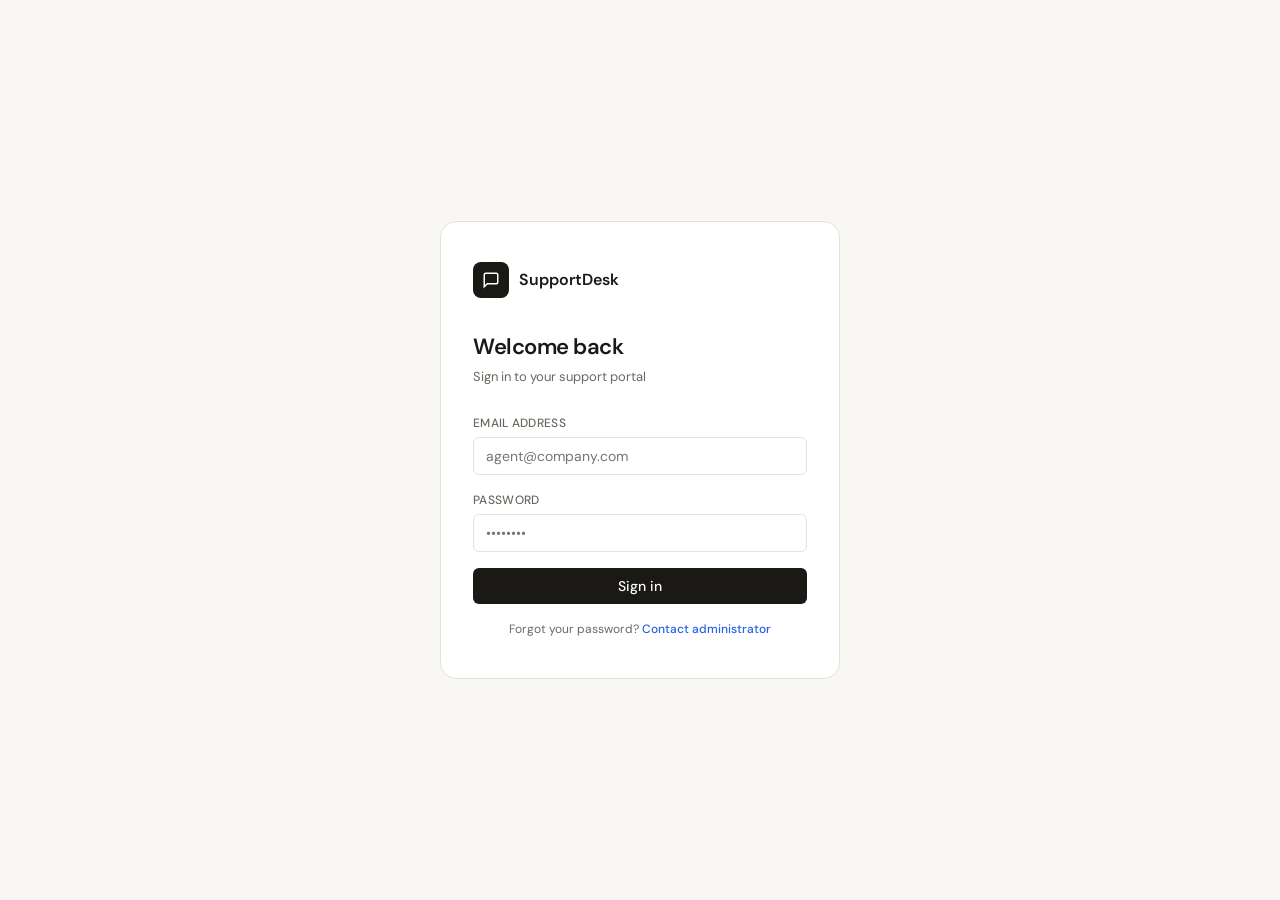
==== repo/supportdesk/index.html @ 54602f91 "Add files via upload" ====
<!DOCTYPE html>
<html lang="en">
<head>
  <meta charset="UTF-8"/>
  <meta name="viewport" content="width=device-width, initial-scale=1.0"/>
  <title>SupportDesk — Login</title>
  <link rel="stylesheet" href="css/style.css"/>
  <link href="https://fonts.googleapis.com/css2?family=DM+Sans:wght@400;500;600&family=DM+Mono:wght@400;500&display=swap" rel="stylesheet"/>
</head>
<body class="login-body">

  <div class="login-wrap">
    <div class="login-card">

      <div class="login-logo">
        <div class="logo-icon">
          <!-- Chat bubble icon -->
          <svg viewBox="0 0 24 24" fill="none" stroke="#fff" stroke-width="2">
            <path d="M21 15a2 2 0 01-2 2H7l-4 4V5a2 2 0 012-2h14a2 2 0 012 2z"/>
          </svg>
        </div>
        <span>SupportDesk</span>
      </div>

      <h1 class="login-title">Welcome back</h1>
      <p class="login-sub">Sign in to your support portal</p>

      <!-- Login Form -->
      <form id="login-form" onsubmit="handleLogin(event)">
        <div class="field">
          <label for="email">Email address</label>
          <input type="email" id="email" name="email"
            placeholder="agent@company.com" required/>
        </div>
        <div class="field">
          <label for="password">Password</label>
          <input type="password" id="password" name="password"
            placeholder="••••••••" required/>
        </div>
        <div id="login-error" class="error-msg" style="display:none">
          Invalid email or password. Please try again.
        </div>
        <button type="submit" class="btn btn-primary btn-full">Sign in</button>
      </form>

      <p class="login-hint">
        Forgot your password?
        <a href="mailto:admin@company.com">Contact administrator</a>
      </p>

    </div>
  </div>

  <script src="js/login.js"></script>
</body>
</html>
---- repo/supportdesk/css/style.css ----
*, *::before, *::after {
  box-sizing: border-box;
  margin: 0;
  padding: 0;
}

:root {
  --c-bg:           #F8F7F4;
  --c-surface:      #FFFFFF;
  --c-border:       #E4E2DC;
  --c-text:         #1A1916;
  --c-muted:        #6B6860;
  --c-accent:       #2563EB;
  --c-accent-light: #EFF6FF;
  --c-success:      #16A34A;
  --c-success-bg:   #F0FDF4;
  --c-warn:         #D97706;
  --c-warn-bg:      #FFFBEB;
  --c-danger:       #DC2626;
  --c-danger-bg:    #FEF2F2;
  --c-purple:       #7C3AED;
  --radius:         10px;
  --radius-sm:      6px;
}

body {
  font-family: 'DM Sans', sans-serif;
  background: var(--c-bg);
  color: var(--c-text);
  font-size: 14px;
  line-height: 1.5;
  min-height: 100vh;
}

a { text-decoration: none; color: inherit; }

/* ── LAYOUT ─────────────────────────────────────────────── */
.layout {
  display: flex;
  min-height: 100vh;
}

.main {
  flex: 1;
  overflow-y: auto;
  padding: 1.75rem 2rem;
}

/* ── SIDEBAR ─────────────────────────────────────────────── */
.sidebar {
  width: 220px;
  background: var(--c-surface);
  border-right: 0.5px solid var(--c-border);
  padding: 1.25rem 0;
  display: flex;
  flex-direction: column;
  flex-shrink: 0;
  position: sticky;
  top: 0;
  height: 100vh;
}

.sidebar-logo {
  display: flex;
  align-items: center;
  gap: 8px;
  padding: 0 1.25rem 1.25rem;
  border-bottom: 0.5px solid var(--c-border);
  margin-bottom: 0.75rem;
  font-size: 14px;
  font-weight: 600;
}

.logo-icon {
  width: 36px;
  height: 36px;
  background: #1A1916;
  border-radius: 8px;
  display: flex;
  align-items: center;
  justify-content: center;
  flex-shrink: 0;
}
.logo-icon svg { width: 18px; height: 18px; }

.logo-icon--sm {
  width: 28px;
  height: 28px;
  border-radius: 6px;
}
.logo-icon--sm svg { width: 14px; height: 14px; }

.sidebar-nav {
  display: flex;
  flex-direction: column;
  gap: 2px;
  padding: 0 8px;
}

.nav-item {
  display: flex;
  align-items: center;
  gap: 9px;
  padding: 8px 1rem;
  font-size: 13px;
  font-weight: 500;
  color: var(--c-muted);
  border-radius: var(--radius-sm);
  transition: all 0.12s;
}
.nav-item svg {
  width: 15px;
  height: 15px;
  stroke: currentColor;
  fill: none;
  stroke-width: 2;
  flex-shrink: 0;
}
.nav-item:hover { background: var(--c-bg); color: var(--c-text); }
.nav-item.active { background: var(--c-bg); color: var(--c-text); }

.nav-badge {
  margin-left: auto;
  background: var(--c-accent);
  color: #fff;
  font-size: 10px;
  padding: 2px 6px;
  border-radius: 99px;
  font-weight: 600;
}

.sidebar-bottom {
  margin-top: auto;
  padding: 1rem 1.25rem;
  border-top: 0.5px solid var(--c-border);
}

.user-pill { display: flex; align-items: center; gap: 9px; }

.avatar {
  width: 30px;
  height: 30px;
  border-radius: 50%;
  background: #1A1916;
  color: #fff;
  display: flex;
  align-items: center;
  justify-content: center;
  font-size: 11px;
  font-weight: 600;
  flex-shrink: 0;
}

.user-info { flex: 1; min-width: 0; }
.user-name {
  font-size: 13px;
  font-weight: 500;
  white-space: nowrap;
  overflow: hidden;
  text-overflow: ellipsis;
}
.user-role { font-size: 11px; color: var(--c-muted); }

.logout-btn {
  background: none;
  border: none;
  cursor: pointer;
  color: var(--c-muted);
  padding: 4px;
  display: flex;
}
.logout-btn svg {
  width: 14px;
  height: 14px;
  stroke: currentColor;
  fill: none;
  stroke-width: 2;
}
.logout-btn:hover { color: var(--c-danger); }

/* ── PAGE HEADER ──────────────────────────────────────────── */
.page-header {
  display: flex;
  align-items: center;
  justify-content: space-between;
  margin-bottom: 1.75rem;
}
.page-title {
  font-size: 20px;
  font-weight: 600;
  letter-spacing: -0.4px;
}
.page-sub {
  font-size: 13px;
  color: var(--c-muted);
  margin-top: 2px;
}

/* ── BUTTONS ──────────────────────────────────────────────── */
.btn {
  display: inline-flex;
  align-items: center;
  gap: 6px;
  padding: 9px 16px;
  border-radius: var(--radius-sm);
  font-family: inherit;
  font-size: 14px;
  font-weight: 500;
  cursor: pointer;
  border: none;
  transition: all 0.15s;
  text-decoration: none;
}
.btn-primary { background: var(--c-text); color: #fff; }
.btn-primary:hover { background: #333; }
.btn-ghost {
  background: transparent;
  border: 0.5px solid var(--c-border);
  color: var(--c-text);
}
.btn-ghost:hover { background: var(--c-bg); }
.btn-full { width: 100%; justify-content: center; }

/* ── FORM FIELDS ──────────────────────────────────────────── */
.field { margin-bottom: 1rem; }
.field label {
  display: block;
  font-size: 12px;
  font-weight: 500;
  color: var(--c-muted);
  margin-bottom: 5px;
  letter-spacing: 0.3px;
  text-transform: uppercase;
}
.field input,
.field select,
.field textarea {
  width: 100%;
  padding: 9px 12px;
  border: 0.5px solid var(--c-border);
  border-radius: var(--radius-sm);
  font-family: inherit;
  font-size: 14px;
  background: var(--c-surface);
  color: var(--c-text);
  outline: none;
  transition: border-color 0.15s;
}
.field input:focus,
.field select:focus,
.field textarea:focus { border-color: var(--c-accent); }
.field textarea { resize: vertical; min-height: 90px; }

.error-msg {
  color: var(--c-danger);
  font-size: 13px;
  margin-bottom: 0.75rem;
  padding: 8px 12px;
  background: var(--c-danger-bg);
  border-radius: var(--radius-sm);
  border: 0.5px solid #fca5a5;
}

/* ── DASHBOARD ────────────────────────────────────────────── */
.stats-grid {
  display: grid;
  grid-template-columns: repeat(4, 1fr);
  gap: 12px;
  margin-bottom: 1.75rem;
}

.stat-card {
  background: var(--c-surface);
  border: 0.5px solid var(--c-border);
  border-radius: var(--radius);
  padding: 1rem 1.1rem;
}
.stat-label {
  font-size: 11px;
  font-weight: 500;
  color: var(--c-muted);
  text-transform: uppercase;
  letter-spacing: 0.4px;
  margin-bottom: 6px;
}
.stat-value {
  font-size: 26px;
  font-weight: 600;
  letter-spacing: -0.5px;
  line-height: 1;
}
.stat-trend { font-size: 11px; color: var(--c-muted); margin-top: 4px; }
.stat-trend.up   { color: var(--c-success); }
.stat-trend.warn { color: var(--c-warn); }

.two-col {
  display: grid;
  grid-template-columns: 1fr 1fr;
  gap: 1rem;
}

.card {
  background: var(--c-surface);
  border: 0.5px solid var(--c-border);
  border-radius: var(--radius);
  padding: 1.25rem;
}
.card-title {
  font-size: 13px;
  font-weight: 600;
  margin-bottom: 1rem;
}

/* Recent tickets */
.recent-ticket {
  display: flex;
  align-items: center;
  gap: 10px;
  padding: 8px 0;
  border-bottom: 0.5px solid var(--c-border);
}
.recent-ticket:last-child { border-bottom: none; }
.rt-id {
  font-family: 'DM Mono', monospace;
  font-size: 11px;
  color: var(--c-muted);
  width: 52px;
  flex-shrink: 0;
}
.rt-subject {
  flex: 1;
  font-size: 13px;
  white-space: nowrap;
  overflow: hidden;
  text-overflow: ellipsis;
}

/* Activity feed */
.activity-item {
  display: flex;
  gap: 10px;
  padding: 7px 0;
  border-bottom: 0.5px solid var(--c-border);
}
.activity-item:last-child { border-bottom: none; }
.act-dot {
  width: 7px;
  height: 7px;
  border-radius: 50%;
  margin-top: 5px;
  flex-shrink: 0;
}
.act-text {
  font-size: 12px;
  color: var(--c-muted);
  line-height: 1.5;
}
.act-text strong { color: var(--c-text); font-weight: 500; }

/* ── BADGES ───────────────────────────────────────────────── */
.badge {
  display: inline-flex;
  align-items: center;
  font-size: 11px;
  font-weight: 500;
  padding: 2px 7px;
  border-radius: 99px;
  white-space: nowrap;
}
.badge-open     { background: #EFF6FF; color: #1D4ED8; }
.badge-progress { background: #FFFBEB; color: #92400E; }
.badge-closed   { background: #F0FDF4; color: #15803D; }
.badge-high     { background: #FEF2F2; color: #B91C1C; }
.badge-medium   { background: #FFFBEB; color: #92400E; }
.badge-low      { background: #F0FDF4; color: #15803D; }
.badge-critical { background: #FDF4FF; color: #7E22CE; }

/* ── TICKET TABLE ─────────────────────────────────────────── */
.toolbar {
  display: flex;
  align-items: center;
  gap: 10px;
  margin-bottom: 1.25rem;
  flex-wrap: wrap;
}
.search-wrap { position: relative; flex: 1; min-width: 180px; }
.search-wrap input { padding-left: 32px; }
.search-wrap svg {
  position: absolute;
  left: 10px;
  top: 50%;
  transform: translateY(-50%);
  width: 14px;
  height: 14px;
  stroke: var(--c-muted);
  fill: none;
  stroke-width: 2;
  pointer-events: none;
}
.filter-row { display: flex; gap: 6px; flex-wrap: wrap; }
.filter-btn {
  padding: 6px 12px;
  border-radius: var(--radius-sm);
  border: 0.5px solid var(--c-border);
  background: var(--c-surface);
  font-family: inherit;
  font-size: 12px;
  font-weight: 500;
  color: var(--c-muted);
  cursor: pointer;
  transition: all 0.12s;
}
.filter-btn.active,
.filter-btn:hover {
  background: var(--c-text);
  color: #fff;
  border-color: var(--c-text);
}

.ticket-table {
  background: var(--c-surface);
  border: 0.5px solid var(--c-border);
  border-radius: var(--radius);
  overflow: hidden;
}
.ticket-table table {
  width: 100%;
  border-collapse: collapse;
}
.ticket-table th {
  padding: 9px 14px;
  text-align: left;
  font-size: 11px;
  font-weight: 600;
  color: var(--c-muted);
  text-transform: uppercase;
  letter-spacing: 0.4px;
  border-bottom: 0.5px solid var(--c-border);
  background: var(--c-bg);
}
.ticket-table td {
  padding: 10px 14px;
  font-size: 13px;
  border-bottom: 0.5px solid var(--c-border);
}
.ticket-table tr:last-child td { border-bottom: none; }
.ticket-table tbody tr:hover td { background: #FAFAF8; }

.ticket-id {
  font-family: 'DM Mono', monospace;
  font-size: 11px;
  color: var(--c-muted);
}
.ticket-subject { font-weight: 500; }
.ticket-subject a { color: var(--c-text); transition: color 0.12s; }
.ticket-subject a:hover { color: var(--c-accent); }
.ticket-user {
  display: flex;
  align-items: center;
  gap: 7px;
}
.av-sm {
  width: 22px;
  height: 22px;
  border-radius: 50%;
  background: var(--c-text);
  color: #fff;
  display: flex;
  align-items: center;
  justify-content: center;
  font-size: 9px;
  font-weight: 600;
  flex-shrink: 0;
}
.ticket-date { color: var(--c-muted); font-size: 12px; }
.table-loading { text-align: center; padding: 2rem; color: var(--c-muted); }

/* ── CREATE TICKET ────────────────────────────────────────── */
.create-wrap { max-width: 680px; }
.form-card {
  background: var(--c-surface);
  border: 0.5px solid var(--c-border);
  border-radius: var(--radius);
  padding: 1.75rem;
}
.form-row {
  display: grid;
  grid-template-columns: 1fr 1fr;
  gap: 1rem;
}
.form-divider {
  height: 0.5px;
  background: var(--c-border);
  margin: 1.25rem 0;
}
.form-actions {
  display: flex;
  gap: 10px;
  justify-content: flex-end;
  margin-top: 1.25rem;
}

/* File drop zone */
.file-drop {
  border: 1px dashed var(--c-border);
  border-radius: var(--radius-sm);
  padding: 1.5rem;
  text-align: center;
  cursor: pointer;
  transition: all 0.15s;
}
.file-drop:hover,
.file-drop.drag-over {
  border-color: var(--c-accent);
  background: var(--c-accent-light);
}
.file-drop svg {
  width: 20px;
  height: 20px;
  stroke: var(--c-muted);
  margin: 0 auto 6px;
  display: block;
}
.file-drop p { font-size: 12px; color: var(--c-muted); }
.file-drop span { color: var(--c-accent); font-weight: 500; }
.file-hint { font-size: 11px !important; margin-top: 3px; }

#file-list { margin-top: 8px; display: flex; flex-direction: column; gap: 4px; }
.file-item {
  display: flex;
  align-items: center;
  justify-content: space-between;
  padding: 6px 10px;
  background: var(--c-bg);
  border-radius: var(--radius-sm);
  font-size: 12px;
}
.file-item button {
  background: none;
  border: none;
  cursor: pointer;
  color: var(--c-danger);
  font-size: 16px;
  line-height: 1;
}

/* ── LOGIN ────────────────────────────────────────────────── */
.login-body {
  display: flex;
  align-items: center;
  justify-content: center;
  min-height: 100vh;
  background: var(--c-bg);
}
.login-wrap {
  width: 100%;
  padding: 2rem;
  display: flex;
  justify-content: center;
}
.login-card {
  background: var(--c-surface);
  border: 0.5px solid var(--c-border);
  border-radius: 16px;
  padding: 2.5rem 2rem;
  width: 100%;
  max-width: 400px;
}
.login-logo {
  display: flex;
  align-items: center;
  gap: 10px;
  margin-bottom: 2rem;
  font-size: 16px;
  font-weight: 600;
}
.login-title {
  font-size: 22px;
  font-weight: 600;
  letter-spacing: -0.5px;
  margin-bottom: 4px;
}
.login-sub {
  font-size: 13px;
  color: var(--c-muted);
  margin-bottom: 1.75rem;
}
.login-hint {
  font-size: 12px;
  color: var(--c-muted);
  text-align: center;
  margin-top: 1rem;
}
.login-hint a { color: var(--c-accent); font-weight: 500; }

/* ── TOAST ────────────────────────────────────────────────── */
.toast {
  position: fixed;
  bottom: 24px;
  right: 24px;
  background: #1A1916;
  color: #fff;
  padding: 12px 18px;
  border-radius: var(--radius);
  font-size: 13px;
  font-weight: 500;
  display: flex;
  align-items: center;
  gap: 8px;
  transform: translateY(80px);
  opacity: 0;
  transition: all 0.3s;
  z-index: 99;
}
.toast svg { stroke: #4ade80; }
.toast.show { transform: translateY(0); opacity: 1; }

/* ── MISC ─────────────────────────────────────────────────── */
.loading-msg { color: var(--c-muted); font-size: 13px; }

@media (max-width: 900px) {
  .stats-grid { grid-template-columns: repeat(2, 1fr); }
  .two-col    { grid-template-columns: 1fr; }
  .form-row   { grid-template-columns: 1fr; }
  .sidebar    { width: 60px; }
  .sidebar-logo span,
  .nav-item > span:not(.nav-badge),
  .user-info,
  .nav-item > svg + *  { display: none; }
  .nav-item   { justify-content: center; padding: 10px; }
  .sidebar-bottom { padding: 0.75rem; }
  .user-pill  { justify-content: center; }
}
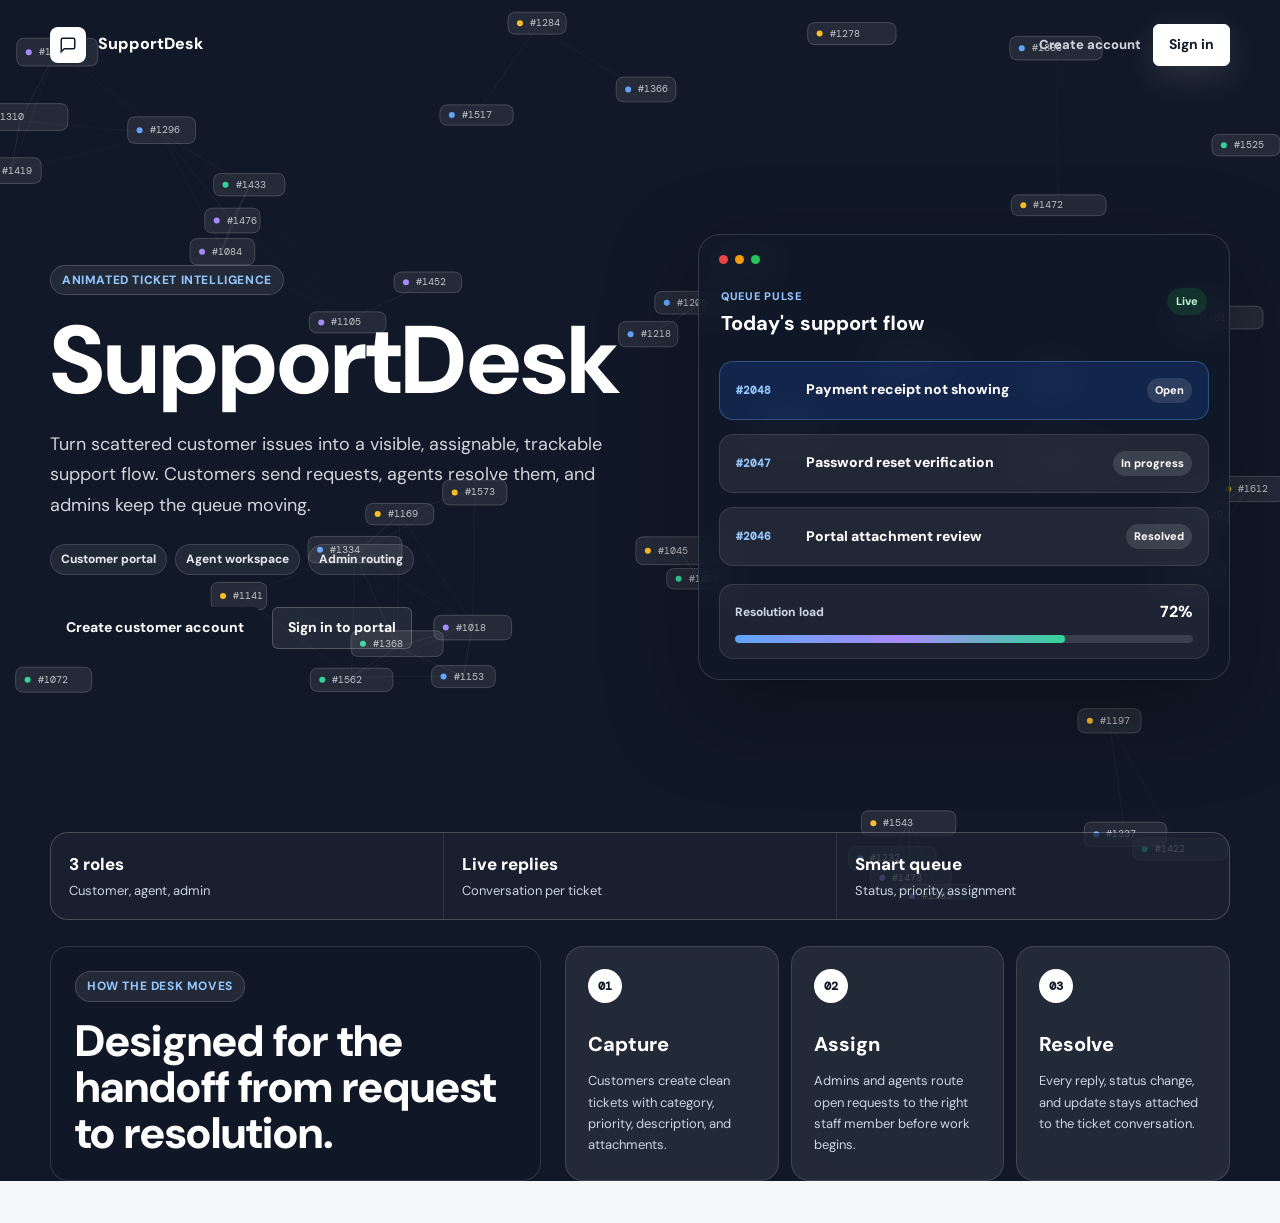
==== commit d92eb61d: "feat: Implement staff management API and frontend setup - Added staff.php API for managing staff acc" ====
--- a/repo/supportdesk/index.html
+++ b/repo/supportdesk/index.html
@@ -3,54 +3,125 @@
 <head>
   <meta charset="UTF-8"/>
   <meta name="viewport" content="width=device-width, initial-scale=1.0"/>
-  <title>SupportDesk — Login</title>
+  <title>SupportDesk - Intelligent Support Ticketing</title>
   <link rel="stylesheet" href="css/style.css"/>
-  <link href="https://fonts.googleapis.com/css2?family=DM+Sans:wght@400;500;600&family=DM+Mono:wght@400;500&display=swap" rel="stylesheet"/>
+  <link href="https://fonts.googleapis.com/css2?family=DM+Sans:wght@400;500;600;700;800&family=DM+Mono:wght@400;500&display=swap" rel="stylesheet"/>
 </head>
-<body class="login-body">
+<body class="landing-body">
+  <canvas id="landing-canvas" aria-hidden="true"></canvas>
 
-  <div class="login-wrap">
-    <div class="login-card">
+  <header class="landing-nav">
+    <a href="index.html" class="landing-brand">
+      <span class="logo-icon">
+        <svg viewBox="0 0 24 24" fill="none" stroke="#fff" stroke-width="2">
+          <path d="M21 15a2 2 0 01-2 2H7l-4 4V5a2 2 0 012-2h14a2 2 0 012 2z"/>
+        </svg>
+      </span>
+      <span>SupportDesk</span>
+    </a>
+    <nav class="landing-actions">
+      <a href="pages/register.html" class="landing-link">Create account</a>
+      <a href="pages/login.html" class="btn landing-btn">Sign in</a>
+    </nav>
+  </header>
 
-      <div class="login-logo">
-        <div class="logo-icon">
-          <!-- Chat bubble icon -->
-          <svg viewBox="0 0 24 24" fill="none" stroke="#fff" stroke-width="2">
-            <path d="M21 15a2 2 0 01-2 2H7l-4 4V5a2 2 0 012-2h14a2 2 0 012 2z"/>
-          </svg>
+  <main class="landing-main">
+    <section class="landing-hero">
+      <div class="landing-copy">
+        <p class="landing-kicker">Animated ticket intelligence</p>
+        <h1>SupportDesk</h1>
+        <p class="landing-lead">
+          Turn scattered customer issues into a visible, assignable, trackable support flow. Customers send requests, agents resolve them, and admins keep the queue moving.
+        </p>
+        <div class="landing-proof" aria-label="SupportDesk roles">
+          <span>Customer portal</span>
+          <span>Agent workspace</span>
+          <span>Admin routing</span>
         </div>
-        <span>SupportDesk</span>
+        <div class="landing-cta">
+          <a href="pages/register.html" class="btn btn-primary">Create customer account</a>
+          <a href="pages/login.html" class="btn btn-ghost landing-ghost">Sign in to portal</a>
+        </div>
       </div>
 
-      <h1 class="login-title">Welcome back</h1>
-      <p class="login-sub">Sign in to your support portal</p>
+      <div class="landing-console" aria-hidden="true">
+        <div class="console-top">
+          <span></span>
+          <span></span>
+          <span></span>
+        </div>
+        <div class="console-header">
+          <div>
+            <span>Queue pulse</span>
+            <strong>Today&apos;s support flow</strong>
+          </div>
+          <small>Live</small>
+        </div>
+        <div class="console-row console-row-active">
+          <small>#2048</small>
+          <strong>Payment receipt not showing</strong>
+          <em>Open</em>
+        </div>
+        <div class="console-row">
+          <small>#2047</small>
+          <strong>Password reset verification</strong>
+          <em>In progress</em>
+        </div>
+        <div class="console-row">
+          <small>#2046</small>
+          <strong>Portal attachment review</strong>
+          <em>Resolved</em>
+        </div>
+        <div class="console-meter">
+          <div>
+            <span>Resolution load</span>
+            <strong>72%</strong>
+          </div>
+          <div class="meter-track"><span></span></div>
+        </div>
+      </div>
+    </section>
 
-      <!-- Login Form -->
-      <form id="login-form" onsubmit="handleLogin(event)">
-        <div class="field">
-          <label for="email">Email address</label>
-          <input type="email" id="email" name="email"
-            placeholder="agent@company.com" required/>
-        </div>
-        <div class="field">
-          <label for="password">Password</label>
-          <input type="password" id="password" name="password"
-            placeholder="••••••••" required/>
-        </div>
-        <div id="login-error" class="error-msg" style="display:none">
-          Invalid email or password. Please try again.
-        </div>
-        <button type="submit" class="btn btn-primary btn-full">Sign in</button>
-      </form>
+    <section class="landing-strip" aria-label="SupportDesk highlights">
+      <div>
+        <strong>3 roles</strong>
+        <span>Customer, agent, admin</span>
+      </div>
+      <div>
+        <strong>Live replies</strong>
+        <span>Conversation per ticket</span>
+      </div>
+      <div>
+        <strong>Smart queue</strong>
+        <span>Status, priority, assignment</span>
+      </div>
+    </section>
 
-      <p class="login-hint">
-        Forgot your password?
-        <a href="mailto:admin@company.com">Contact administrator</a>
-      </p>
+    <section class="landing-workflow" aria-label="SupportDesk workflow">
+      <div class="workflow-intro">
+        <p class="landing-kicker">How the desk moves</p>
+        <h2>Designed for the handoff from request to resolution.</h2>
+      </div>
+      <div class="workflow-grid">
+        <article>
+          <span>01</span>
+          <strong>Capture</strong>
+          <p>Customers create clean tickets with category, priority, description, and attachments.</p>
+        </article>
+        <article>
+          <span>02</span>
+          <strong>Assign</strong>
+          <p>Admins and agents route open requests to the right staff member before work begins.</p>
+        </article>
+        <article>
+          <span>03</span>
+          <strong>Resolve</strong>
+          <p>Every reply, status change, and update stays attached to the ticket conversation.</p>
+        </article>
+      </div>
+    </section>
+  </main>
 
-    </div>
-  </div>
-
-  <script src="js/login.js"></script>
+  <script src="js/landing.js"></script>
 </body>
 </html>
--- a/repo/supportdesk/css/style.css
+++ b/repo/supportdesk/css/style.css
@@ -1,4 +1,3 @@
-
 *, *::before, *::after {
   box-sizing: border-box;
   margin: 0;
@@ -6,36 +5,59 @@
 }
 
 :root {
-  --c-bg:           #F8F7F4;
-  --c-surface:      #FFFFFF;
-  --c-border:       #E4E2DC;
-  --c-text:         #1A1916;
-  --c-muted:        #6B6860;
-  --c-accent:       #2563EB;
-  --c-accent-light: #EFF6FF;
-  --c-success:      #16A34A;
-  --c-success-bg:   #F0FDF4;
-  --c-warn:         #D97706;
-  --c-warn-bg:      #FFFBEB;
-  --c-danger:       #DC2626;
-  --c-danger-bg:    #FEF2F2;
-  --c-purple:       #7C3AED;
-  --radius:         10px;
-  --radius-sm:      6px;
+  --font-main: "Cubano", "DM Sans", system-ui, -apple-system, BlinkMacSystemFont, "Segoe UI", sans-serif;
+  --font-code: "Cubano", "DM Mono", ui-monospace, SFMono-Regular, Consolas, monospace;
+  --c-bg: #f5f6f8;
+  --c-surface: #ffffff;
+  --c-surface-soft: #f9fafb;
+  --c-border: #e5e7eb;
+  --c-border-strong: #d1d5db;
+  --c-text: #111827;
+  --c-muted: #6b7280;
+  --c-soft-text: #374151;
+  --c-accent: #2563eb;
+  --c-accent-light: #eff6ff;
+  --c-purple: #7c3aed;
+  --c-cyan: #0891b2;
+  --c-success: #16a34a;
+  --c-success-bg: #f0fdf4;
+  --c-warn: #d97706;
+  --c-warn-bg: #fffbeb;
+  --c-danger: #dc2626;
+  --c-danger-bg: #fef2f2;
+  --shadow-sm: 0 1px 2px rgba(15, 23, 42, 0.04);
+  --shadow-md: 0 12px 30px rgba(15, 23, 42, 0.08);
+  --radius: 8px;
+  --radius-sm: 6px;
+}
+
+html {
+  background: var(--c-bg);
 }
 
 body {
-  font-family: 'DM Sans', sans-serif;
+  font-family: var(--font-main);
   background: var(--c-bg);
   color: var(--c-text);
   font-size: 14px;
-  line-height: 1.5;
+  line-height: 1.55;
   min-height: 100vh;
 }
 
-a { text-decoration: none; color: inherit; }
-
-/* ── LAYOUT ─────────────────────────────────────────────── */
+a {
+  color: inherit;
+  text-decoration: none;
+}
+
+button, input, select, textarea {
+  font: inherit;
+}
+
+::selection {
+  background: #dbeafe;
+  color: #1e40af;
+}
+
 .layout {
   display: flex;
   min-height: 100vh;
@@ -44,15 +66,14 @@
 .main {
   flex: 1;
   overflow-y: auto;
-  padding: 1.75rem 2rem;
-}
-
-/* ── SIDEBAR ─────────────────────────────────────────────── */
+  padding: 28px 34px;
+}
+
 .sidebar {
-  width: 220px;
-  background: var(--c-surface);
-  border-right: 0.5px solid var(--c-border);
-  padding: 1.25rem 0;
+  width: 232px;
+  background: #2f343b;
+  border-right: 1px solid #242830;
+  padding: 18px 0;
   display: flex;
   flex-direction: column;
   flex-shrink: 0;
@@ -64,571 +85,1772 @@
 .sidebar-logo {
   display: flex;
   align-items: center;
-  gap: 8px;
-  padding: 0 1.25rem 1.25rem;
-  border-bottom: 0.5px solid var(--c-border);
-  margin-bottom: 0.75rem;
-  font-size: 14px;
-  font-weight: 600;
+  gap: 10px;
+  padding: 0 18px 18px;
+  border-bottom: 1px solid rgba(255, 255, 255, 0.1);
+  margin-bottom: 10px;
+  font-size: 15px;
+  font-weight: 700;
+  color: #f9fafb;
 }
 
 .logo-icon {
   width: 36px;
   height: 36px;
-  background: #1A1916;
-  border-radius: 8px;
+  background: var(--c-text);
+  border-radius: var(--radius);
   display: flex;
   align-items: center;
   justify-content: center;
   flex-shrink: 0;
-}
-.logo-icon svg { width: 18px; height: 18px; }
+  box-shadow: var(--shadow-sm);
+}
+
+.logo-icon svg {
+  width: 18px;
+  height: 18px;
+}
 
 .logo-icon--sm {
-  width: 28px;
-  height: 28px;
-  border-radius: 6px;
-}
-.logo-icon--sm svg { width: 14px; height: 14px; }
+  width: 30px;
+  height: 30px;
+  border-radius: var(--radius-sm);
+}
+
+.logo-icon--sm svg {
+  width: 15px;
+  height: 15px;
+}
 
 .sidebar-nav {
   display: flex;
   flex-direction: column;
-  gap: 2px;
-  padding: 0 8px;
+  gap: 4px;
+  padding: 0 10px;
 }
 
 .nav-item {
   display: flex;
   align-items: center;
-  gap: 9px;
-  padding: 8px 1rem;
+  gap: 10px;
+  min-height: 38px;
+  padding: 9px 12px;
   font-size: 13px;
-  font-weight: 500;
+  font-weight: 600;
+  color: #cbd5e1;
+  border-radius: var(--radius-sm);
+  transition: background 0.15s ease, color 0.15s ease, transform 0.15s ease;
+}
+
+.nav-item svg {
+  width: 16px;
+  height: 16px;
+  stroke: currentColor;
+  fill: none;
+  stroke-width: 2;
+  flex-shrink: 0;
+}
+
+.nav-item:hover {
+  background: rgba(255, 255, 255, 0.08);
+  color: #ffffff;
+}
+
+.nav-item.active {
+  background: #ffffff;
+  color: var(--c-accent);
+}
+
+.nav-badge {
+  margin-left: auto;
+  min-width: 22px;
+  text-align: center;
+  background: var(--c-accent);
+  color: #fff;
+  font-size: 10px;
+  padding: 2px 7px;
+  border-radius: 999px;
+  font-weight: 700;
+}
+
+.sidebar-bottom {
+  margin-top: auto;
+  padding: 16px 18px 0;
+  border-top: 1px solid rgba(255, 255, 255, 0.1);
+}
+
+.user-pill {
+  display: flex;
+  align-items: center;
+  gap: 10px;
+}
+
+.avatar,
+.av-sm {
+  background: #111827;
+  color: #fff;
+  display: flex;
+  align-items: center;
+  justify-content: center;
+  font-weight: 700;
+  flex-shrink: 0;
+}
+
+.avatar {
+  width: 32px;
+  height: 32px;
+  border-radius: 50%;
+  font-size: 11px;
+}
+
+.av-sm {
+  width: 24px;
+  height: 24px;
+  border-radius: 50%;
+  font-size: 9px;
+}
+
+.user-info {
+  flex: 1;
+  min-width: 0;
+}
+
+.user-name {
+  font-size: 13px;
+  font-weight: 700;
+  color: #ffffff;
+  white-space: nowrap;
+  overflow: hidden;
+  text-overflow: ellipsis;
+}
+
+.user-role,
+.muted-text {
   color: var(--c-muted);
+}
+
+.user-role {
+  font-size: 11px;
+  color: #cbd5e1;
+}
+
+.logout-btn {
+  background: transparent;
+  border: 1px solid transparent;
   border-radius: var(--radius-sm);
-  transition: all 0.12s;
-}
-.nav-item svg {
+  cursor: pointer;
+  color: #cbd5e1;
+  padding: 5px;
+  display: flex;
+  transition: color 0.15s ease, background 0.15s ease;
+}
+
+.logout-btn svg {
   width: 15px;
   height: 15px;
   stroke: currentColor;
   fill: none;
   stroke-width: 2;
+}
+
+.logout-btn:hover {
+  color: var(--c-danger);
+  background: var(--c-danger-bg);
+}
+
+.page-header {
+  display: flex;
+  align-items: center;
+  justify-content: space-between;
+  gap: 16px;
+  margin-bottom: 24px;
+  flex-wrap: wrap;
+}
+
+.page-header > div {
+  flex: 1;
+  min-width: 220px;
+}
+
+.page-title,
+.login-title {
+  color: var(--c-accent);
+  font-weight: 800;
+  letter-spacing: 0;
+  line-height: 1.15;
+}
+
+.page-title {
+  font-size: 24px;
+}
+
+.page-sub,
+.login-sub {
+  font-size: 13px;
+  color: var(--c-muted);
+}
+
+.page-sub {
+  margin-top: 4px;
+}
+
+.btn {
+  display: inline-flex;
+  align-items: center;
+  justify-content: center;
+  gap: 7px;
+  min-height: 38px;
+  padding: 9px 15px;
+  border-radius: var(--radius-sm);
+  font-size: 14px;
+  font-weight: 700;
+  cursor: pointer;
+  border: 1px solid transparent;
+  transition: background 0.15s ease, border-color 0.15s ease, color 0.15s ease, transform 0.15s ease;
+}
+
+.btn:hover {
+  transform: translateY(-1px);
+}
+
+.btn-primary {
+  background: var(--c-text);
+  color: #fff;
+}
+
+.btn-primary:hover {
+  background: var(--c-accent);
+}
+
+.btn-primary:disabled {
+  cursor: not-allowed;
+  opacity: 0.65;
+  transform: none;
+}
+
+.btn-ghost {
+  background: var(--c-surface);
+  border-color: var(--c-border);
+  color: var(--c-soft-text);
+}
+
+.btn-ghost:hover {
+  border-color: var(--c-accent);
+  color: var(--c-accent);
+}
+
+.btn-full {
+  width: 100%;
+}
+
+.field {
+  margin-bottom: 16px;
+}
+
+.field label {
+  display: block;
+  font-size: 11px;
+  font-weight: 800;
+  color: var(--c-cyan);
+  margin-bottom: 6px;
+  letter-spacing: 0.4px;
+  text-transform: uppercase;
+}
+
+.field input,
+.field select,
+.field textarea,
+.search-wrap input {
+  width: 100%;
+  min-height: 40px;
+  padding: 10px 12px;
+  border: 1px solid var(--c-border);
+  border-radius: var(--radius-sm);
+  background: #fff;
+  color: var(--c-text);
+  outline: none;
+  transition: border-color 0.15s ease, box-shadow 0.15s ease, background 0.15s ease;
+}
+
+.field textarea {
+  resize: vertical;
+  min-height: 110px;
+}
+
+.field input:focus,
+.field select:focus,
+.field textarea:focus,
+.search-wrap input:focus {
+  border-color: var(--c-accent);
+  box-shadow: 0 0 0 3px rgba(37, 99, 235, 0.12);
+}
+
+.error-msg,
+.success-msg {
+  font-size: 13px;
+  margin-bottom: 12px;
+  padding: 10px 12px;
+  border-radius: var(--radius-sm);
+  border: 1px solid;
+}
+
+.error-msg {
+  color: #b91c1c;
+  background: var(--c-danger-bg);
+  border-color: #fecaca;
+}
+
+.success-msg {
+  color: #15803d;
+  background: var(--c-success-bg);
+  border-color: #bbf7d0;
+}
+
+.stats-grid {
+  display: grid;
+  grid-template-columns: repeat(4, minmax(0, 1fr));
+  gap: 14px;
+  margin-bottom: 24px;
+}
+
+.stat-card,
+.card,
+.form-card,
+.ticket-table {
+  background: var(--c-surface);
+  border: 1px solid var(--c-border);
+  border-radius: var(--radius);
+  box-shadow: var(--shadow-sm);
+}
+
+.stat-card {
+  padding: 18px;
+}
+
+.stat-card:hover,
+.card:hover,
+.form-card:hover,
+.ticket-table:hover {
+  box-shadow: var(--shadow-md);
+}
+
+.stat-label {
+  font-size: 11px;
+  font-weight: 800;
+  color: var(--c-muted);
+  text-transform: uppercase;
+  letter-spacing: 0.5px;
+  margin-bottom: 8px;
+}
+
+.stat-value {
+  font-size: 30px;
+  font-weight: 800;
+  line-height: 1;
+  color: var(--c-accent);
+}
+
+.stat-card:nth-child(2) .stat-value { color: var(--c-warn); }
+.stat-card:nth-child(3) .stat-value { color: var(--c-success); }
+.stat-card:nth-child(4) .stat-value { color: var(--c-purple); }
+
+.stat-trend {
+  font-size: 11px;
+  color: var(--c-muted);
+  margin-top: 6px;
+}
+
+.stat-trend.up { color: var(--c-success); }
+.stat-trend.warn { color: var(--c-warn); }
+
+.two-col {
+  display: grid;
+  grid-template-columns: minmax(0, 1fr) minmax(0, 1fr);
+  gap: 16px;
+}
+
+.card {
+  padding: 20px;
+}
+
+.main > .card + .card {
+  margin-top: 16px;
+}
+
+.card-title {
+  color: var(--c-purple);
+  font-size: 14px;
+  font-weight: 800;
+  margin-bottom: 14px;
+}
+
+.detail-row {
+  display: grid;
+  grid-template-columns: repeat(2, minmax(0, 1fr));
+  gap: 24px;
+  margin-bottom: 20px;
+  padding-bottom: 20px;
+  border-bottom: 1px solid var(--c-border);
+}
+
+.detail-row > div {
+  display: flex;
+  flex-direction: column;
+  gap: 6px;
+}
+
+.detail-row:last-of-type {
+  border-bottom: none;
+  padding-bottom: 0;
+}
+
+.detail-block {
+  background: var(--c-surface-soft);
+  border: 1px solid var(--c-border);
+  border-radius: var(--radius-sm);
+  padding: 16px;
+  margin-bottom: 16px;
+}
+
+.detail-block:last-child {
+  margin-bottom: 0;
+}
+
+.detail-label {
+  font-size: 10px;
+  font-weight: 800;
+  text-transform: uppercase;
+  letter-spacing: 0.5px;
+  color: var(--c-muted);
+}
+
+.detail-row .detail-label {
+  color: var(--c-cyan);
+}
+
+.detail-value {
+  font-size: 15px;
+  font-weight: 700;
+  color: var(--c-text);
+  line-height: 1.5;
+  word-break: break-word;
+}
+
+#detail-description {
+  font-weight: 500;
+}
+
+.detail-box {
+  background: #fff;
+  border: 1px solid var(--c-border);
+  border-radius: var(--radius-sm);
+  padding: 14px;
+  min-height: 120px;
+  word-wrap: break-word;
+  overflow-wrap: break-word;
+}
+
+#detail-attachments {
+  display: grid;
+  gap: 10px;
+}
+
+.attachment-item {
+  display: flex;
+  align-items: center;
+  justify-content: space-between;
+  gap: 14px;
+  padding: 12px 14px;
+  border-radius: var(--radius-sm);
+  background: var(--c-accent-light);
+  border: 1px solid #bfdbfe;
+}
+
+.attachment-item a {
+  font-size: 14px;
+  font-weight: 800;
+  color: var(--c-accent);
+  word-break: break-all;
+}
+
+.attachment-meta {
+  font-size: 12px;
+  color: var(--c-muted);
+  white-space: nowrap;
+}
+
+.recent-ticket,
+.activity-item {
+  display: flex;
+  align-items: center;
+  gap: 10px;
+  padding: 10px 0;
+  border-bottom: 1px solid var(--c-border);
+}
+
+.recent-ticket:last-child,
+.activity-item:last-child {
+  border-bottom: none;
+}
+
+.recent-ticket:hover .rt-subject {
+  color: var(--c-accent);
+}
+
+.rt-id,
+.ticket-id {
+  font-family: var(--font-code);
+  font-size: 11px;
+  color: var(--c-muted);
+}
+
+.rt-id {
+  width: 52px;
   flex-shrink: 0;
 }
-.nav-item:hover { background: var(--c-bg); color: var(--c-text); }
-.nav-item.active { background: var(--c-bg); color: var(--c-text); }
-
-.nav-badge {
-  margin-left: auto;
-  background: var(--c-accent);
-  color: #fff;
-  font-size: 10px;
-  padding: 2px 6px;
-  border-radius: 99px;
-  font-weight: 600;
-}
-
-.sidebar-bottom {
-  margin-top: auto;
-  padding: 1rem 1.25rem;
-  border-top: 0.5px solid var(--c-border);
-}
-
-.user-pill { display: flex; align-items: center; gap: 9px; }
-
-.avatar {
-  width: 30px;
-  height: 30px;
-  border-radius: 50%;
-  background: #1A1916;
-  color: #fff;
-  display: flex;
-  align-items: center;
-  justify-content: center;
-  font-size: 11px;
-  font-weight: 600;
-  flex-shrink: 0;
-}
-
-.user-info { flex: 1; min-width: 0; }
-.user-name {
+
+.rt-subject {
+  flex: 1;
   font-size: 13px;
-  font-weight: 500;
+  font-weight: 700;
+  color: var(--c-soft-text);
   white-space: nowrap;
   overflow: hidden;
   text-overflow: ellipsis;
 }
-.user-role { font-size: 11px; color: var(--c-muted); }
-
-.logout-btn {
-  background: none;
-  border: none;
-  cursor: pointer;
-  color: var(--c-muted);
-  padding: 4px;
-  display: flex;
-}
-.logout-btn svg {
-  width: 14px;
-  height: 14px;
-  stroke: currentColor;
-  fill: none;
-  stroke-width: 2;
-}
-.logout-btn:hover { color: var(--c-danger); }
-
-/* ── PAGE HEADER ──────────────────────────────────────────── */
-.page-header {
-  display: flex;
-  align-items: center;
-  justify-content: space-between;
-  margin-bottom: 1.75rem;
-}
-.page-title {
-  font-size: 20px;
-  font-weight: 600;
-  letter-spacing: -0.4px;
-}
-.page-sub {
-  font-size: 13px;
-  color: var(--c-muted);
-  margin-top: 2px;
-}
-
-/* ── BUTTONS ──────────────────────────────────────────────── */
-.btn {
-  display: inline-flex;
-  align-items: center;
-  gap: 6px;
-  padding: 9px 16px;
-  border-radius: var(--radius-sm);
-  font-family: inherit;
-  font-size: 14px;
-  font-weight: 500;
-  cursor: pointer;
-  border: none;
-  transition: all 0.15s;
-  text-decoration: none;
-}
-.btn-primary { background: var(--c-text); color: #fff; }
-.btn-primary:hover { background: #333; }
-.btn-ghost {
-  background: transparent;
-  border: 0.5px solid var(--c-border);
-  color: var(--c-text);
-}
-.btn-ghost:hover { background: var(--c-bg); }
-.btn-full { width: 100%; justify-content: center; }
-
-/* ── FORM FIELDS ──────────────────────────────────────────── */
-.field { margin-bottom: 1rem; }
-.field label {
-  display: block;
-  font-size: 12px;
-  font-weight: 500;
-  color: var(--c-muted);
-  margin-bottom: 5px;
-  letter-spacing: 0.3px;
-  text-transform: uppercase;
-}
-.field input,
-.field select,
-.field textarea {
-  width: 100%;
-  padding: 9px 12px;
-  border: 0.5px solid var(--c-border);
-  border-radius: var(--radius-sm);
-  font-family: inherit;
-  font-size: 14px;
-  background: var(--c-surface);
-  color: var(--c-text);
-  outline: none;
-  transition: border-color 0.15s;
-}
-.field input:focus,
-.field select:focus,
-.field textarea:focus { border-color: var(--c-accent); }
-.field textarea { resize: vertical; min-height: 90px; }
-
-.error-msg {
-  color: var(--c-danger);
-  font-size: 13px;
-  margin-bottom: 0.75rem;
-  padding: 8px 12px;
-  background: var(--c-danger-bg);
-  border-radius: var(--radius-sm);
-  border: 0.5px solid #fca5a5;
-}
-
-/* ── DASHBOARD ────────────────────────────────────────────── */
-.stats-grid {
-  display: grid;
-  grid-template-columns: repeat(4, 1fr);
-  gap: 12px;
-  margin-bottom: 1.75rem;
-}
-
-.stat-card {
-  background: var(--c-surface);
-  border: 0.5px solid var(--c-border);
-  border-radius: var(--radius);
-  padding: 1rem 1.1rem;
-}
-.stat-label {
-  font-size: 11px;
-  font-weight: 500;
-  color: var(--c-muted);
-  text-transform: uppercase;
-  letter-spacing: 0.4px;
-  margin-bottom: 6px;
-}
-.stat-value {
-  font-size: 26px;
-  font-weight: 600;
-  letter-spacing: -0.5px;
-  line-height: 1;
-}
-.stat-trend { font-size: 11px; color: var(--c-muted); margin-top: 4px; }
-.stat-trend.up   { color: var(--c-success); }
-.stat-trend.warn { color: var(--c-warn); }
-
-.two-col {
-  display: grid;
-  grid-template-columns: 1fr 1fr;
-  gap: 1rem;
-}
-
-.card {
-  background: var(--c-surface);
-  border: 0.5px solid var(--c-border);
-  border-radius: var(--radius);
-  padding: 1.25rem;
-}
-.card-title {
-  font-size: 13px;
-  font-weight: 600;
-  margin-bottom: 1rem;
-}
-
-/* Recent tickets */
-.recent-ticket {
-  display: flex;
-  align-items: center;
-  gap: 10px;
-  padding: 8px 0;
-  border-bottom: 0.5px solid var(--c-border);
-}
-.recent-ticket:last-child { border-bottom: none; }
-.rt-id {
-  font-family: 'DM Mono', monospace;
-  font-size: 11px;
-  color: var(--c-muted);
-  width: 52px;
+
+.act-dot {
+  width: 8px;
+  height: 8px;
+  border-radius: 50%;
+  background: var(--c-success);
   flex-shrink: 0;
 }
-.rt-subject {
-  flex: 1;
-  font-size: 13px;
-  white-space: nowrap;
-  overflow: hidden;
-  text-overflow: ellipsis;
-}
-
-/* Activity feed */
-.activity-item {
-  display: flex;
-  gap: 10px;
-  padding: 7px 0;
-  border-bottom: 0.5px solid var(--c-border);
-}
-.activity-item:last-child { border-bottom: none; }
-.act-dot {
-  width: 7px;
-  height: 7px;
-  border-radius: 50%;
-  margin-top: 5px;
-  flex-shrink: 0;
-}
+
+.act-dot-reply {
+  background: var(--c-accent);
+}
+
 .act-text {
   font-size: 12px;
   color: var(--c-muted);
-  line-height: 1.5;
-}
-.act-text strong { color: var(--c-text); font-weight: 500; }
-
-/* ── BADGES ───────────────────────────────────────────────── */
+}
+
+.act-text strong,
+.reply-head strong {
+  color: var(--c-accent);
+  font-weight: 800;
+}
+
 .badge {
   display: inline-flex;
   align-items: center;
+  justify-content: center;
+  min-height: 22px;
   font-size: 11px;
-  font-weight: 500;
-  padding: 2px 7px;
-  border-radius: 99px;
+  font-weight: 800;
+  padding: 2px 8px;
+  border-radius: 999px;
   white-space: nowrap;
-}
-.badge-open     { background: #EFF6FF; color: #1D4ED8; }
-.badge-progress { background: #FFFBEB; color: #92400E; }
-.badge-closed   { background: #F0FDF4; color: #15803D; }
-.badge-high     { background: #FEF2F2; color: #B91C1C; }
-.badge-medium   { background: #FFFBEB; color: #92400E; }
-.badge-low      { background: #F0FDF4; color: #15803D; }
-.badge-critical { background: #FDF4FF; color: #7E22CE; }
-
-/* ── TICKET TABLE ─────────────────────────────────────────── */
+  text-transform: capitalize;
+}
+
+.badge-open { background: #eff6ff; color: #1d4ed8; }
+.badge-progress { background: #fffbeb; color: #92400e; }
+.badge-closed { background: #f0fdf4; color: #15803d; }
+.badge-high { background: #fef2f2; color: #b91c1c; }
+.badge-medium { background: #fffbeb; color: #92400e; }
+.badge-low { background: #f0fdf4; color: #15803d; }
+.badge-critical { background: #f5f3ff; color: #6d28d9; }
+
 .toolbar {
   display: flex;
   align-items: center;
   gap: 10px;
-  margin-bottom: 1.25rem;
+  margin-bottom: 16px;
   flex-wrap: wrap;
 }
-.search-wrap { position: relative; flex: 1; min-width: 180px; }
-.search-wrap input { padding-left: 32px; }
+
+.search-wrap {
+  position: relative;
+  flex: 1;
+  min-width: 220px;
+}
+
+.search-wrap input {
+  padding-left: 36px;
+}
+
 .search-wrap svg {
   position: absolute;
-  left: 10px;
+  left: 12px;
   top: 50%;
   transform: translateY(-50%);
-  width: 14px;
-  height: 14px;
+  width: 15px;
+  height: 15px;
   stroke: var(--c-muted);
   fill: none;
   stroke-width: 2;
   pointer-events: none;
 }
-.filter-row { display: flex; gap: 6px; flex-wrap: wrap; }
+
+.filter-row {
+  display: flex;
+  gap: 6px;
+  flex-wrap: wrap;
+}
+
 .filter-btn {
-  padding: 6px 12px;
+  min-height: 34px;
+  padding: 7px 11px;
   border-radius: var(--radius-sm);
-  border: 0.5px solid var(--c-border);
-  background: var(--c-surface);
-  font-family: inherit;
+  border: 1px solid var(--c-border);
+  background: #fff;
   font-size: 12px;
-  font-weight: 500;
+  font-weight: 800;
   color: var(--c-muted);
   cursor: pointer;
-  transition: all 0.12s;
-}
+  transition: background 0.15s ease, color 0.15s ease, border-color 0.15s ease;
+}
+
 .filter-btn.active,
 .filter-btn:hover {
-  background: var(--c-text);
+  background: var(--c-accent);
   color: #fff;
-  border-color: var(--c-text);
+  border-color: var(--c-accent);
 }
 
 .ticket-table {
-  background: var(--c-surface);
-  border: 0.5px solid var(--c-border);
-  border-radius: var(--radius);
   overflow: hidden;
 }
+
 .ticket-table table {
   width: 100%;
   border-collapse: collapse;
 }
+
 .ticket-table th {
-  padding: 9px 14px;
+  padding: 11px 14px;
   text-align: left;
   font-size: 11px;
-  font-weight: 600;
+  font-weight: 800;
   color: var(--c-muted);
   text-transform: uppercase;
   letter-spacing: 0.4px;
-  border-bottom: 0.5px solid var(--c-border);
-  background: var(--c-bg);
-}
+  border-bottom: 1px solid var(--c-border);
+  background: var(--c-surface-soft);
+}
+
 .ticket-table td {
-  padding: 10px 14px;
+  padding: 12px 14px;
   font-size: 13px;
-  border-bottom: 0.5px solid var(--c-border);
-}
-.ticket-table tr:last-child td { border-bottom: none; }
-.ticket-table tbody tr:hover td { background: #FAFAF8; }
-
-.ticket-id {
-  font-family: 'DM Mono', monospace;
-  font-size: 11px;
+  border-bottom: 1px solid var(--c-border);
+}
+
+.ticket-table tr:last-child td {
+  border-bottom: none;
+}
+
+.ticket-table tbody tr:hover td {
+  background: #f8fafc;
+}
+
+.ticket-subject {
+  font-weight: 800;
+}
+
+.ticket-subject a {
+  color: var(--c-purple);
+  transition: color 0.12s ease;
+}
+
+.ticket-subject a:hover {
+  color: var(--c-accent);
+}
+
+.ticket-user {
+  display: flex;
+  align-items: center;
+  gap: 8px;
+  font-weight: 700;
+}
+
+.ticket-date,
+.table-loading,
+.loading-msg {
   color: var(--c-muted);
-}
-.ticket-subject { font-weight: 500; }
-.ticket-subject a { color: var(--c-text); transition: color 0.12s; }
-.ticket-subject a:hover { color: var(--c-accent); }
-.ticket-user {
-  display: flex;
-  align-items: center;
-  gap: 7px;
-}
-.av-sm {
-  width: 22px;
-  height: 22px;
-  border-radius: 50%;
-  background: var(--c-text);
-  color: #fff;
-  display: flex;
-  align-items: center;
-  justify-content: center;
-  font-size: 9px;
-  font-weight: 600;
-  flex-shrink: 0;
-}
-.ticket-date { color: var(--c-muted); font-size: 12px; }
-.table-loading { text-align: center; padding: 2rem; color: var(--c-muted); }
-
-/* ── CREATE TICKET ────────────────────────────────────────── */
-.create-wrap { max-width: 680px; }
+  font-size: 13px;
+}
+
+.table-loading {
+  text-align: center;
+  padding: 28px;
+}
+
+.create-wrap {
+  max-width: 720px;
+}
+
 .form-card {
-  background: var(--c-surface);
-  border: 0.5px solid var(--c-border);
-  border-radius: var(--radius);
-  padding: 1.75rem;
-}
+  padding: 24px;
+}
+
 .form-row {
   display: grid;
-  grid-template-columns: 1fr 1fr;
-  gap: 1rem;
-}
+  grid-template-columns: minmax(0, 1fr) minmax(0, 1fr);
+  gap: 14px;
+}
+
 .form-divider {
-  height: 0.5px;
+  height: 1px;
   background: var(--c-border);
-  margin: 1.25rem 0;
-}
+  margin: 18px 0;
+}
+
 .form-actions {
   display: flex;
   gap: 10px;
   justify-content: flex-end;
-  margin-top: 1.25rem;
-}
-
-/* File drop zone */
+  margin-top: 18px;
+}
+
 .file-drop {
-  border: 1px dashed var(--c-border);
-  border-radius: var(--radius-sm);
-  padding: 1.5rem;
+  border: 1px dashed var(--c-border-strong);
+  border-radius: var(--radius);
+  padding: 24px;
   text-align: center;
   cursor: pointer;
-  transition: all 0.15s;
-}
+  background: var(--c-surface-soft);
+  transition: background 0.15s ease, border-color 0.15s ease, box-shadow 0.15s ease;
+}
+
 .file-drop:hover,
 .file-drop.drag-over {
   border-color: var(--c-accent);
   background: var(--c-accent-light);
-}
+  box-shadow: 0 0 0 3px rgba(37, 99, 235, 0.1);
+}
+
 .file-drop svg {
-  width: 20px;
-  height: 20px;
-  stroke: var(--c-muted);
-  margin: 0 auto 6px;
+  width: 22px;
+  height: 22px;
+  stroke: var(--c-accent);
+  margin: 0 auto 8px;
   display: block;
 }
-.file-drop p { font-size: 12px; color: var(--c-muted); }
-.file-drop span { color: var(--c-accent); font-weight: 500; }
-.file-hint { font-size: 11px !important; margin-top: 3px; }
-
-#file-list { margin-top: 8px; display: flex; flex-direction: column; gap: 4px; }
+
+.file-drop p {
+  font-size: 12px;
+  color: var(--c-muted);
+}
+
+.file-drop span {
+  color: var(--c-accent);
+  font-weight: 800;
+}
+
+.file-hint {
+  font-size: 11px !important;
+  margin-top: 3px;
+}
+
+#file-list {
+  margin-top: 10px;
+  display: flex;
+  flex-direction: column;
+  gap: 6px;
+}
+
 .file-item {
   display: flex;
   align-items: center;
   justify-content: space-between;
-  padding: 6px 10px;
-  background: var(--c-bg);
+  padding: 8px 10px;
+  background: var(--c-surface-soft);
+  border: 1px solid var(--c-border);
   border-radius: var(--radius-sm);
   font-size: 12px;
 }
+
 .file-item button {
-  background: none;
+  background: transparent;
   border: none;
   cursor: pointer;
   color: var(--c-danger);
+  font-size: 18px;
+  line-height: 1;
+}
+
+.replies-list {
+  display: flex;
+  flex-direction: column;
+  gap: 10px;
+  margin-bottom: 16px;
+}
+
+.reply-item {
+  background: var(--c-surface-soft);
+  border: 1px solid var(--c-border);
+  border-radius: var(--radius-sm);
+  padding: 14px;
+}
+
+.reply-head {
+  display: flex;
+  align-items: center;
+  justify-content: space-between;
+  gap: 14px;
+  margin-bottom: 7px;
+  font-size: 12px;
+}
+
+.reply-head span {
+  color: var(--c-muted);
+  white-space: nowrap;
+}
+
+.reply-item p {
+  font-size: 14px;
+  color: var(--c-soft-text);
+  white-space: pre-wrap;
+}
+
+.reply-form {
+  border-top: 1px solid var(--c-border);
+  padding-top: 16px;
+}
+
+/* Landing page */
+.landing-body {
+  min-height: 100vh;
+  overflow-x: hidden;
+  background: #111827;
+  color: #ffffff;
+}
+
+#landing-canvas {
+  position: fixed;
+  inset: 0;
+  width: 100%;
+  height: 100%;
+  z-index: 0;
+}
+
+.landing-nav,
+.landing-main {
+  position: relative;
+  z-index: 1;
+}
+
+.landing-nav {
+  display: flex;
+  align-items: center;
+  justify-content: space-between;
+  gap: 20px;
+  width: min(1180px, calc(100vw - 40px));
+  margin: 0 auto;
+  padding: 24px 0;
+}
+
+.landing-brand {
+  display: inline-flex;
+  align-items: center;
+  gap: 12px;
+  color: #ffffff;
   font-size: 16px;
-  line-height: 1;
-}
-
-/* ── LOGIN ────────────────────────────────────────────────── */
+  font-weight: 800;
+}
+
+.landing-brand .logo-icon {
+  background: #ffffff;
+}
+
+.landing-brand .logo-icon svg {
+  stroke: #111827;
+}
+
+.landing-actions {
+  display: flex;
+  align-items: center;
+  gap: 12px;
+}
+
+.landing-link {
+  color: #d1d5db;
+  font-size: 13px;
+  font-weight: 800;
+  transition: color 0.15s ease;
+}
+
+.landing-link:hover {
+  color: #ffffff;
+}
+
+.landing-btn {
+  background: #ffffff;
+  color: #111827;
+  border-color: #ffffff;
+  box-shadow: 0 10px 34px rgba(255, 255, 255, 0.12);
+}
+
+.landing-main {
+  width: min(1180px, calc(100vw - 40px));
+  margin: 0 auto;
+}
+
+.landing-hero {
+  min-height: calc(100vh - 158px);
+  display: grid;
+  grid-template-columns: minmax(0, 1.05fr) minmax(360px, 0.95fr);
+  align-items: center;
+  gap: 60px;
+  padding: 34px 0 42px;
+}
+
+.landing-copy {
+  max-width: 660px;
+}
+
+.landing-kicker {
+  display: inline-flex;
+  align-items: center;
+  min-height: 30px;
+  padding: 5px 11px;
+  border: 1px solid rgba(255, 255, 255, 0.16);
+  border-radius: 999px;
+  background: rgba(255, 255, 255, 0.08);
+  color: #93c5fd;
+  font-size: 12px;
+  font-weight: 800;
+  letter-spacing: 0.6px;
+  text-transform: uppercase;
+}
+
+.landing-copy h1 {
+  margin-top: 20px;
+  color: #ffffff;
+  font-size: clamp(56px, 8vw, 96px);
+  font-weight: 800;
+  line-height: 0.95;
+  letter-spacing: 0;
+}
+
+.landing-lead {
+  max-width: 620px;
+  margin-top: 22px;
+  color: #d1d5db;
+  font-size: 18px;
+  line-height: 1.7;
+}
+
+.landing-proof {
+  display: flex;
+  flex-wrap: wrap;
+  gap: 8px;
+  margin-top: 24px;
+}
+
+.landing-proof span {
+  display: inline-flex;
+  align-items: center;
+  min-height: 30px;
+  padding: 5px 10px;
+  border: 1px solid rgba(255, 255, 255, 0.13);
+  border-radius: 999px;
+  background: rgba(255, 255, 255, 0.07);
+  color: #e5e7eb;
+  font-size: 12px;
+  font-weight: 800;
+}
+
+.landing-cta {
+  display: flex;
+  gap: 12px;
+  flex-wrap: wrap;
+  margin-top: 32px;
+}
+
+.landing-ghost {
+  background: rgba(255, 255, 255, 0.08);
+  color: #ffffff;
+  border-color: rgba(255, 255, 255, 0.2);
+}
+
+.landing-ghost:hover {
+  background: #ffffff;
+  color: #111827;
+}
+
+.landing-console {
+  position: relative;
+  display: grid;
+  gap: 14px;
+  padding: 20px;
+  border: 1px solid rgba(255, 255, 255, 0.14);
+  border-radius: 22px;
+  background: rgba(17, 24, 39, 0.8);
+  backdrop-filter: blur(18px);
+  box-shadow: 0 30px 90px rgba(0, 0, 0, 0.34);
+  animation: landingFloat 7s ease-in-out infinite;
+}
+
+.console-top {
+  display: flex;
+  gap: 7px;
+  padding-bottom: 6px;
+}
+
+.console-top span {
+  width: 9px;
+  height: 9px;
+  border-radius: 50%;
+  background: #64748b;
+}
+
+.console-top span:nth-child(1) { background: #ef4444; }
+.console-top span:nth-child(2) { background: #f59e0b; }
+.console-top span:nth-child(3) { background: #22c55e; }
+
+.console-header {
+  display: flex;
+  align-items: flex-start;
+  justify-content: space-between;
+  gap: 16px;
+  padding: 4px 2px 8px;
+}
+
+.console-header span {
+  display: block;
+  color: #93c5fd;
+  font-size: 11px;
+  font-weight: 800;
+  letter-spacing: 0.7px;
+  text-transform: uppercase;
+}
+
+.console-header strong {
+  display: block;
+  margin-top: 3px;
+  color: #ffffff;
+  font-size: 20px;
+  font-weight: 800;
+}
+
+.console-header small {
+  color: #bbf7d0;
+  font-size: 11px;
+  font-weight: 800;
+  padding: 5px 9px;
+  border-radius: 999px;
+  background: rgba(22, 163, 74, 0.18);
+}
+
+.console-row {
+  display: grid;
+  grid-template-columns: 58px minmax(0, 1fr) auto;
+  align-items: center;
+  gap: 12px;
+  padding: 16px;
+  border-radius: 14px;
+  border: 1px solid rgba(255, 255, 255, 0.1);
+  background: rgba(255, 255, 255, 0.07);
+}
+
+.console-row-active {
+  background: rgba(37, 99, 235, 0.18);
+  border-color: rgba(96, 165, 250, 0.34);
+}
+
+.console-row small {
+  color: #93c5fd;
+  font-family: var(--font-code);
+  font-size: 11px;
+  font-weight: 800;
+}
+
+.console-row strong {
+  color: #ffffff;
+  font-size: 14px;
+  font-weight: 800;
+  white-space: nowrap;
+  overflow: hidden;
+  text-overflow: ellipsis;
+}
+
+.console-row em {
+  justify-self: end;
+  color: #ffffff;
+  font-style: normal;
+  font-size: 11px;
+  font-weight: 800;
+  padding: 4px 8px;
+  border-radius: 999px;
+  background: rgba(255, 255, 255, 0.12);
+}
+
+.console-meter {
+  display: grid;
+  gap: 10px;
+  margin-top: 4px;
+  padding: 15px;
+  border: 1px solid rgba(255, 255, 255, 0.1);
+  border-radius: 14px;
+  background: rgba(255, 255, 255, 0.06);
+}
+
+.console-meter > div:first-child {
+  display: flex;
+  align-items: center;
+  justify-content: space-between;
+  gap: 12px;
+}
+
+.console-meter span {
+  color: #cbd5e1;
+  font-size: 12px;
+  font-weight: 800;
+}
+
+.console-meter strong {
+  color: #ffffff;
+  font-size: 16px;
+  font-weight: 800;
+}
+
+.meter-track {
+  overflow: hidden;
+  height: 8px;
+  border-radius: 999px;
+  background: rgba(255, 255, 255, 0.12);
+}
+
+.meter-track span {
+  display: block;
+  width: 72%;
+  height: 100%;
+  border-radius: inherit;
+  background: linear-gradient(90deg, #60a5fa, #a78bfa, #34d399);
+}
+
+.landing-strip {
+  display: grid;
+  grid-template-columns: repeat(3, minmax(0, 1fr));
+  gap: 1px;
+  overflow: hidden;
+  margin-bottom: 26px;
+  border: 1px solid rgba(255, 255, 255, 0.13);
+  border-radius: 18px;
+  background: rgba(255, 255, 255, 0.12);
+}
+
+.landing-strip div {
+  padding: 18px;
+  background: rgba(17, 24, 39, 0.72);
+}
+
+.landing-strip strong {
+  display: block;
+  color: #ffffff;
+  font-size: 17px;
+  font-weight: 800;
+}
+
+.landing-strip span {
+  display: block;
+  margin-top: 4px;
+  color: #cbd5e1;
+  font-size: 13px;
+}
+
+.landing-workflow {
+  display: grid;
+  grid-template-columns: minmax(260px, 0.85fr) minmax(0, 1.15fr);
+  gap: 24px;
+  align-items: stretch;
+  margin-bottom: 42px;
+}
+
+.workflow-intro {
+  padding: 24px;
+  border: 1px solid rgba(255, 255, 255, 0.13);
+  border-radius: 18px;
+  background: rgba(17, 24, 39, 0.72);
+  backdrop-filter: blur(14px);
+}
+
+.workflow-intro h2 {
+  margin-top: 16px;
+  color: #ffffff;
+  font-size: clamp(28px, 4vw, 44px);
+  font-weight: 800;
+  line-height: 1.05;
+}
+
+.workflow-grid {
+  display: grid;
+  grid-template-columns: repeat(3, minmax(0, 1fr));
+  gap: 12px;
+}
+
+.workflow-grid article {
+  padding: 22px;
+  min-height: 230px;
+  border: 1px solid rgba(255, 255, 255, 0.13);
+  border-radius: 18px;
+  background: rgba(255, 255, 255, 0.08);
+  backdrop-filter: blur(14px);
+}
+
+.workflow-grid article span {
+  display: inline-flex;
+  align-items: center;
+  justify-content: center;
+  width: 34px;
+  height: 34px;
+  border-radius: 50%;
+  background: #ffffff;
+  color: #111827;
+  font-family: var(--font-code);
+  font-size: 12px;
+  font-weight: 800;
+}
+
+.workflow-grid article strong {
+  display: block;
+  margin-top: 26px;
+  color: #ffffff;
+  font-size: 20px;
+  font-weight: 800;
+}
+
+.workflow-grid article p {
+  margin-top: 10px;
+  color: #cbd5e1;
+  font-size: 13px;
+  line-height: 1.65;
+}
+
+@keyframes landingFloat {
+  0%, 100% {
+    transform: translateY(0);
+  }
+  50% {
+    transform: translateY(-14px);
+  }
+}
+
 .login-body {
   display: flex;
   align-items: center;
   justify-content: center;
   min-height: 100vh;
-  background: var(--c-bg);
-}
+  background: #2f343b;
+}
+
 .login-wrap {
+  position: relative;
+  z-index: 1;
   width: 100%;
-  padding: 2rem;
+  padding: 32px;
   display: flex;
   justify-content: center;
 }
+
+.auth-layout {
+  display: grid;
+  grid-template-columns: minmax(320px, 1.05fr) minmax(360px, 0.95fr);
+  gap: 0;
+  width: min(1040px, calc(100vw - 48px));
+  min-height: 650px;
+  align-items: stretch;
+}
+
+.auth-simple {
+  display: flex;
+  justify-content: center;
+  align-items: center;
+  width: min(540px, calc(100vw - 32px));
+  min-height: auto;
+}
+
+.auth-showcase {
+  position: relative;
+  overflow: hidden;
+  display: flex;
+  flex-direction: column;
+  justify-content: space-between;
+  min-height: 100%;
+  padding: 34px;
+  color: #fff;
+  background: rgba(36, 41, 50, 0.84);
+  backdrop-filter: blur(18px);
+  border: 1px solid rgba(255, 255, 255, 0.12);
+  border-right: none;
+  border-radius: 18px 0 0 18px;
+}
+
+.auth-showcase::before {
+  content: "";
+  position: absolute;
+  inset: 0;
+  background-image: linear-gradient(rgba(255, 255, 255, 0.05) 1px, transparent 1px),
+    linear-gradient(90deg, rgba(255, 255, 255, 0.05) 1px, transparent 1px);
+  background-size: 34px 34px;
+  pointer-events: none;
+}
+
+.auth-brand-lockup,
+.auth-board,
+.auth-metrics {
+  position: relative;
+  z-index: 1;
+}
+
+.auth-brand-lockup {
+  display: flex;
+  align-items: center;
+  gap: 12px;
+  font-size: 18px;
+  font-weight: 800;
+}
+
+.auth-brand-lockup .logo-icon {
+  background: #ffffff;
+}
+
+.auth-brand-lockup .logo-icon svg {
+  stroke: #111827;
+}
+
+.auth-board {
+  display: grid;
+  gap: 14px;
+  margin: 48px 0;
+}
+
+.auth-ticket {
+  display: grid;
+  grid-template-columns: auto minmax(0, 1fr) auto;
+  align-items: center;
+  gap: 13px;
+  padding: 16px;
+  border: 1px solid rgba(255, 255, 255, 0.14);
+  border-radius: 14px;
+  background: rgba(255, 255, 255, 0.09);
+  backdrop-filter: blur(8px);
+}
+
+.auth-ticket:nth-child(2) {
+  margin-left: 34px;
+}
+
+.auth-ticket:nth-child(3) {
+  margin-left: 68px;
+}
+
+.auth-ticket strong {
+  display: block;
+  color: #ffffff;
+  font-size: 15px;
+  font-weight: 800;
+}
+
+.auth-ticket p {
+  color: #d1d5db;
+  font-size: 13px;
+  margin-top: 2px;
+}
+
+.auth-ticket small {
+  font-size: 11px;
+  font-weight: 800;
+  color: #ffffff;
+  padding: 4px 8px;
+  border-radius: 999px;
+  background: rgba(255, 255, 255, 0.12);
+}
+
+.auth-status-dot {
+  width: 12px;
+  height: 12px;
+  border-radius: 50%;
+  background: var(--c-accent);
+  box-shadow: 0 0 0 4px rgba(37, 99, 235, 0.18);
+}
+
+.auth-ticket-purple .auth-status-dot {
+  background: var(--c-purple);
+  box-shadow: 0 0 0 4px rgba(124, 58, 237, 0.2);
+}
+
+.auth-ticket-green .auth-status-dot {
+  background: var(--c-success);
+  box-shadow: 0 0 0 4px rgba(22, 163, 74, 0.2);
+}
+
+.auth-metrics {
+  display: grid;
+  grid-template-columns: repeat(3, minmax(0, 1fr));
+  gap: 10px;
+}
+
+.auth-metrics div {
+  padding: 14px;
+  border: 1px solid rgba(255, 255, 255, 0.12);
+  border-radius: 12px;
+  background: rgba(255, 255, 255, 0.07);
+}
+
+.auth-metrics strong {
+  display: block;
+  color: #ffffff;
+  font-size: 24px;
+  font-weight: 800;
+  line-height: 1;
+}
+
+.auth-metrics span {
+  display: block;
+  color: #cbd5e1;
+  font-size: 11px;
+  margin-top: 7px;
+  text-transform: uppercase;
+  letter-spacing: 0.6px;
+}
+
 .login-card {
-  background: var(--c-surface);
-  border: 0.5px solid var(--c-border);
-  border-radius: 16px;
-  padding: 2.5rem 2rem;
+  background: rgba(255, 255, 255, 0.94);
+  border: 1px solid rgba(255, 255, 255, 0.78);
+  backdrop-filter: blur(18px);
+  border-radius: 0 18px 18px 0;
+  padding: 46px 42px;
   width: 100%;
-  max-width: 400px;
-}
+  max-width: none;
+  box-shadow: var(--shadow-md);
+}
+
+.auth-simple .login-card {
+  border-radius: 18px;
+  padding: 44px 46px;
+  max-width: 540px;
+  box-shadow: 0 28px 90px rgba(0, 0, 0, 0.36);
+}
+
 .login-logo {
   display: flex;
   align-items: center;
-  gap: 10px;
-  margin-bottom: 2rem;
+  gap: 11px;
+  margin-bottom: 32px;
   font-size: 16px;
-  font-weight: 600;
-}
+  font-weight: 800;
+  color: var(--c-purple);
+}
+
 .login-title {
-  font-size: 22px;
-  font-weight: 600;
-  letter-spacing: -0.5px;
-  margin-bottom: 4px;
-}
+  font-size: 32px;
+  margin-bottom: 8px;
+}
+
 .login-sub {
-  font-size: 13px;
-  color: var(--c-muted);
-  margin-bottom: 1.75rem;
-}
+  margin-bottom: 24px;
+}
+
 .login-hint {
   font-size: 12px;
   color: var(--c-muted);
   text-align: center;
-  margin-top: 1rem;
-}
-.login-hint a { color: var(--c-accent); font-weight: 500; }
-
-/* ── TOAST ────────────────────────────────────────────────── */
+  margin-top: 14px;
+}
+
+.login-hint a {
+  color: var(--c-accent);
+  font-weight: 800;
+}
+
 .toast {
   position: fixed;
   bottom: 24px;
   right: 24px;
-  background: #1A1916;
+  background: var(--c-text);
   color: #fff;
   padding: 12px 18px;
   border-radius: var(--radius);
   font-size: 13px;
-  font-weight: 500;
+  font-weight: 800;
   display: flex;
   align-items: center;
   gap: 8px;
   transform: translateY(80px);
   opacity: 0;
-  transition: all 0.3s;
+  transition: all 0.3s ease;
   z-index: 99;
-}
-.toast svg { stroke: #4ade80; }
-.toast.show { transform: translateY(0); opacity: 1; }
-
-/* ── MISC ─────────────────────────────────────────────────── */
-.loading-msg { color: var(--c-muted); font-size: 13px; }
+  box-shadow: var(--shadow-md);
+}
+
+.toast svg {
+  stroke: #4ade80;
+}
+
+.toast.show {
+  transform: translateY(0);
+  opacity: 1;
+}
+
+@media (max-width: 1000px) {
+  .stats-grid {
+    grid-template-columns: repeat(2, minmax(0, 1fr));
+  }
+
+  .two-col {
+    grid-template-columns: 1fr;
+  }
+
+  .landing-hero {
+    grid-template-columns: 1fr;
+    gap: 28px;
+  }
+
+  .landing-console {
+    max-width: 620px;
+  }
+
+  .landing-workflow {
+    grid-template-columns: 1fr;
+  }
+
+  .workflow-grid {
+    grid-template-columns: 1fr;
+  }
+
+  .workflow-grid article {
+    min-height: auto;
+  }
+}
 
 @media (max-width: 900px) {
-  .stats-grid { grid-template-columns: repeat(2, 1fr); }
-  .two-col    { grid-template-columns: 1fr; }
-  .form-row   { grid-template-columns: 1fr; }
-  .sidebar    { width: 60px; }
+  .main {
+    padding: 24px;
+  }
+
+  .form-row,
+  .detail-row {
+    grid-template-columns: 1fr;
+  }
+
+  .sidebar {
+    width: 70px;
+  }
+
+  .sidebar-logo {
+    justify-content: center;
+    padding-inline: 10px;
+  }
+
   .sidebar-logo span,
-  .nav-item > span:not(.nav-badge),
   .user-info,
-  .nav-item > svg + *  { display: none; }
-  .nav-item   { justify-content: center; padding: 10px; }
-  .sidebar-bottom { padding: 0.75rem; }
-  .user-pill  { justify-content: center; }
-}
+  .nav-badge {
+    display: none;
+  }
+
+  .nav-item {
+    justify-content: center;
+    padding: 11px;
+    font-size: 0;
+  }
+
+  .sidebar-bottom {
+    padding: 14px 10px 0;
+  }
+
+  .user-pill {
+    justify-content: center;
+  }
+
+  .auth-layout {
+    grid-template-columns: 1fr;
+    width: min(520px, calc(100vw - 32px));
+    min-height: auto;
+  }
+
+  .auth-showcase {
+    min-height: auto;
+    padding: 24px;
+    border-right: 1px solid rgba(255, 255, 255, 0.12);
+    border-bottom: none;
+    border-radius: 18px 18px 0 0;
+  }
+
+  .auth-board {
+    margin: 28px 0;
+  }
+
+  .auth-ticket:nth-child(2),
+  .auth-ticket:nth-child(3) {
+    margin-left: 0;
+  }
+
+  .login-card {
+    border-radius: 0 0 18px 18px;
+  }
+}
+
+@media (max-width: 640px) {
+  body {
+    font-size: 13px;
+  }
+
+  .main {
+    padding: 18px 14px;
+  }
+
+  .page-header {
+    align-items: flex-start;
+  }
+
+  .page-title {
+    font-size: 21px;
+  }
+
+  .stats-grid {
+    grid-template-columns: 1fr;
+  }
+
+  .card,
+  .form-card,
+  .stat-card {
+    padding: 16px;
+  }
+
+  .toolbar {
+    align-items: stretch;
+  }
+
+  .search-wrap,
+  .filter-row,
+  .btn {
+    width: 100%;
+  }
+
+  .filter-btn {
+    flex: 1;
+  }
+
+  .ticket-table {
+    overflow-x: auto;
+  }
+
+  .ticket-table table {
+    min-width: 720px;
+  }
+
+  .detail-block {
+    padding: 14px;
+  }
+
+  .attachment-item,
+  .reply-head {
+    align-items: flex-start;
+    flex-direction: column;
+  }
+
+  .attachment-meta,
+  .reply-head span {
+    white-space: normal;
+  }
+
+  .form-actions {
+    flex-direction: column-reverse;
+  }
+
+  .login-wrap {
+    padding: 18px;
+  }
+
+  .login-card {
+    padding: 28px 22px;
+  }
+
+  .auth-layout {
+    width: 100%;
+  }
+
+  .auth-showcase {
+    padding: 22px;
+  }
+
+  .auth-board {
+    gap: 10px;
+    margin: 22px 0;
+  }
+
+  .auth-ticket {
+    grid-template-columns: auto minmax(0, 1fr);
+  }
+
+  .auth-ticket small {
+    grid-column: 2;
+    justify-self: start;
+  }
+
+  .auth-metrics {
+    grid-template-columns: 1fr;
+  }
+
+  .login-title {
+    font-size: 27px;
+  }
+
+  .landing-nav {
+    width: min(100% - 28px, 1180px);
+    align-items: flex-start;
+    flex-direction: column;
+  }
+
+  .landing-actions {
+    width: 100%;
+  }
+
+  .landing-link,
+  .landing-btn {
+    flex: 1;
+  }
+
+  .landing-main {
+    width: min(100% - 28px, 1180px);
+  }
+
+  .landing-hero {
+    min-height: auto;
+    padding-top: 42px;
+  }
+
+  .landing-copy h1 {
+    font-size: 48px;
+  }
+
+  .landing-lead {
+    font-size: 15px;
+  }
+
+  .landing-console {
+    display: none;
+  }
+
+  .landing-strip {
+    grid-template-columns: 1fr;
+  }
+
+  .landing-proof span,
+  .landing-cta .btn {
+    width: 100%;
+  }
+
+  .landing-workflow {
+    margin-bottom: 28px;
+  }
+
+  .workflow-intro,
+  .workflow-grid article {
+    padding: 18px;
+  }
+}
